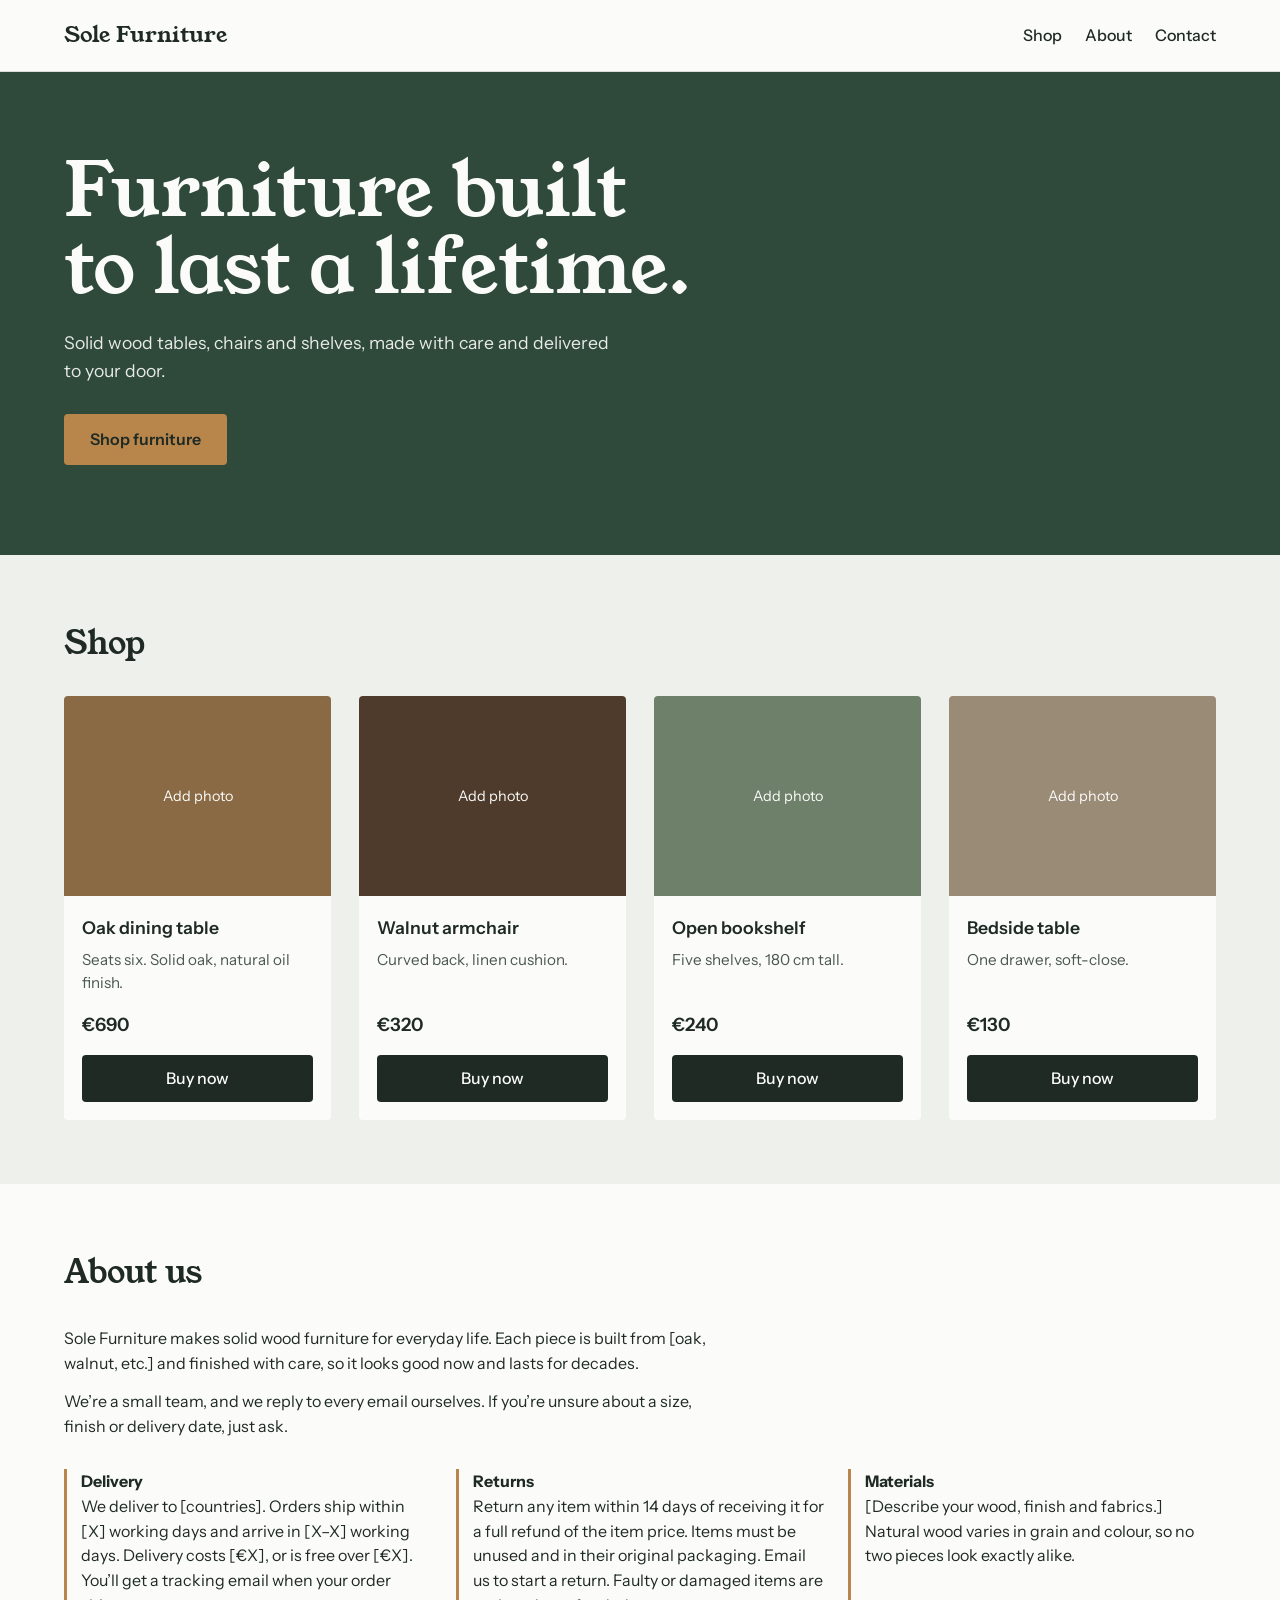
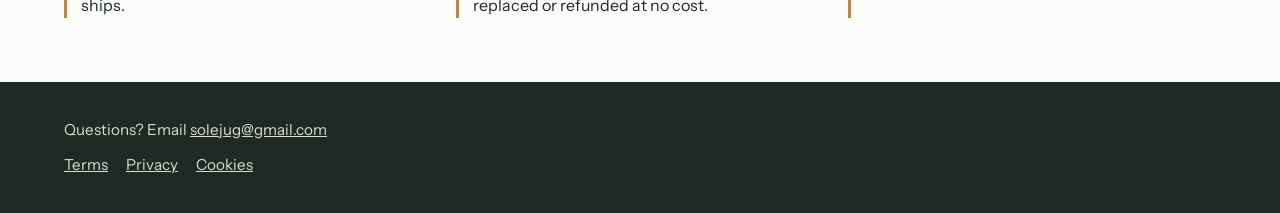
==== index.html @ a1b6461c "Add files via upload" ====
<!DOCTYPE html>
<html lang="en">
<head>
<meta charset="utf-8">
<meta name="viewport" content="width=device-width, initial-scale=1">
<title>Sole Furniture – Solid wood furniture</title>
<link rel="preconnect" href="https://fonts.googleapis.com">
<link rel="preconnect" href="https://fonts.gstatic.com" crossorigin>
<link href="https://fonts.googleapis.com/css2?family=Young+Serif&family=Instrument+Sans:wght@400;500;600&display=swap" rel="stylesheet">
<style>
:root{
  --bg:#EEF0EC; --ink:#1F2A24; --moss:#2F4A3A; --oak:#B8864B; --stone:#D9DDD5; --white:#FBFCFA;
}
*{box-sizing:border-box;margin:0}
body{font-family:"Instrument Sans",system-ui,sans-serif;background:var(--bg);color:var(--ink);line-height:1.55}
a{color:inherit}
:focus-visible{outline:3px solid var(--oak);outline-offset:3px}
header{display:flex;justify-content:space-between;align-items:center;padding:18px 5vw;background:var(--white);border-bottom:1px solid var(--stone)}
.logo{font-family:"Young Serif",serif;font-size:1.4rem;text-decoration:none}
nav a{margin-left:20px;text-decoration:none;font-weight:500}
nav a:hover{color:var(--oak)}
.hero{background:var(--moss);color:var(--white);padding:9vh 5vw 10vh}
.hero h1{font-family:"Young Serif",serif;font-weight:400;font-size:clamp(2.4rem,7vw,4.6rem);line-height:1.05;max-width:14ch}
.hero p{max-width:46ch;margin:22px 0 30px;font-size:1.1rem;opacity:.9}
.btn{display:inline-block;background:var(--oak);color:var(--ink);padding:13px 26px;border-radius:4px;font-weight:600;text-decoration:none}
.btn:hover{background:#c99857}
section{padding:64px 5vw}
h2{font-family:"Young Serif",serif;font-weight:400;font-size:2rem;margin-bottom:28px}
.grid{display:grid;grid-template-columns:repeat(auto-fill,minmax(250px,1fr));gap:28px}
.card{background:var(--white);border-radius:4px;overflow:hidden;display:flex;flex-direction:column}
.photo{aspect-ratio:4/3;display:flex;align-items:center;justify-content:center;color:var(--white);font-size:.9rem}
.photo img{width:100%;height:100%;object-fit:cover}
.info{padding:18px;display:flex;flex-direction:column;gap:6px;flex:1}
.info h3{font-size:1.1rem;font-weight:600}
.info p{font-size:.95rem;color:#4b574f}
.price{font-weight:600;font-size:1.15rem;margin-top:auto;padding-top:10px}
.buy{margin-top:10px;text-align:center;background:var(--ink);color:var(--white);padding:11px;border-radius:4px;text-decoration:none;font-weight:500}
.buy:hover{background:var(--moss)}
.about{background:var(--white)}
.about p{max-width:60ch;margin-bottom:14px}
.facts{display:grid;grid-template-columns:repeat(auto-fit,minmax(200px,1fr));gap:24px;margin-top:30px}
.facts div{border-left:3px solid var(--oak);padding-left:14px}
.facts strong{display:block}
footer{padding:36px 5vw;background:var(--ink);color:var(--stone);font-size:.95rem}
footer a{margin-right:18px}
</style>
</head>
<body>

<header>
  <a class="logo" href="#top">Sole Furniture</a>
  <nav>
    <a href="#shop">Shop</a>
    <a href="#about">About</a>
    <a href="#contact">Contact</a>
  </nav>
</header>

<main id="top">
  <div class="hero">
    <h1>Furniture built to last a lifetime.</h1>
    <p>Solid wood tables, chairs and shelves, made with care and delivered to your door.</p>
    <a class="btn" href="#shop">Shop furniture</a>
  </div>

  <section id="shop">
    <h2>Shop</h2>
    <div class="grid" id="products"></div>
  </section>

  <section class="about" id="about">
    <h2>About us</h2>
    <p>Sole Furniture makes solid wood furniture for everyday life. Each piece is built from [oak, walnut, etc.] and finished with care, so it looks good now and lasts for decades.</p>
    <p>We’re a small team, and we reply to every email ourselves. If you’re unsure about a size, finish or delivery date, just ask.</p>
    <div class="facts" id="delivery">
      <div><strong>Delivery</strong>We deliver to [countries]. Orders ship within [X] working days and arrive in [X–X] working days. Delivery costs [€X], or is free over [€X]. You’ll get a tracking email when your order ships.</div>
      <div><strong>Returns</strong>Return any item within 14 days of receiving it for a full refund of the item price. Items must be unused and in their original packaging. Email us to start a return. Faulty or damaged items are replaced or refunded at no cost.</div>
      <div><strong>Materials</strong>[Describe your wood, finish and fabrics.] Natural wood varies in grain and colour, so no two pieces look exactly alike.</div>
    </div>
  </section>
</main>

<footer id="contact">
  <p style="margin-bottom:12px">Questions? Email <a href="mailto:solejug@gmail.com">solejug@gmail.com</a></p>
  <a href="terms.html">Terms</a><a href="privacy.html">Privacy</a><a href="cookies.html">Cookies</a>
</footer>

<script>
/* EDIT YOUR PRODUCTS HERE.
   - image: put your photo in an "images" folder and write "images/your-photo.jpg". Leave "" for a colour block.
   - link: paste your Stripe Payment Link (or Snipcart button) for each product. */
const products = [
  { name: "Oak dining table", desc: "Seats six. Solid oak, natural oil finish.", price: "€690", color: "#8A6A44", image: "", link: "#" },
  { name: "Walnut armchair", desc: "Curved back, linen cushion.", price: "€320", color: "#4F3B2C", image: "", link: "#" },
  { name: "Open bookshelf", desc: "Five shelves, 180 cm tall.", price: "€240", color: "#6E7F6A", image: "", link: "#" },
  { name: "Bedside table", desc: "One drawer, soft-close.", price: "€130", color: "#9A8B76", image: "", link: "#" }
];

const list = document.getElementById("products");
products.forEach(p => {
  const photo = p.image
    ? `<img src="${p.image}" alt="${p.name}">`
    : `<span>Add photo</span>`;
  list.insertAdjacentHTML("beforeend", `
    <article class="card">
      <div class="photo" style="background:${p.color}">${photo}</div>
      <div class="info">
        <h3>${p.name}</h3>
        <p>${p.desc}</p>
        <div class="price">${p.price}</div>
        <a class="buy" href="${p.link}">Buy now</a>
      </div>
    </article>`);
});
</script>
</body>
</html>
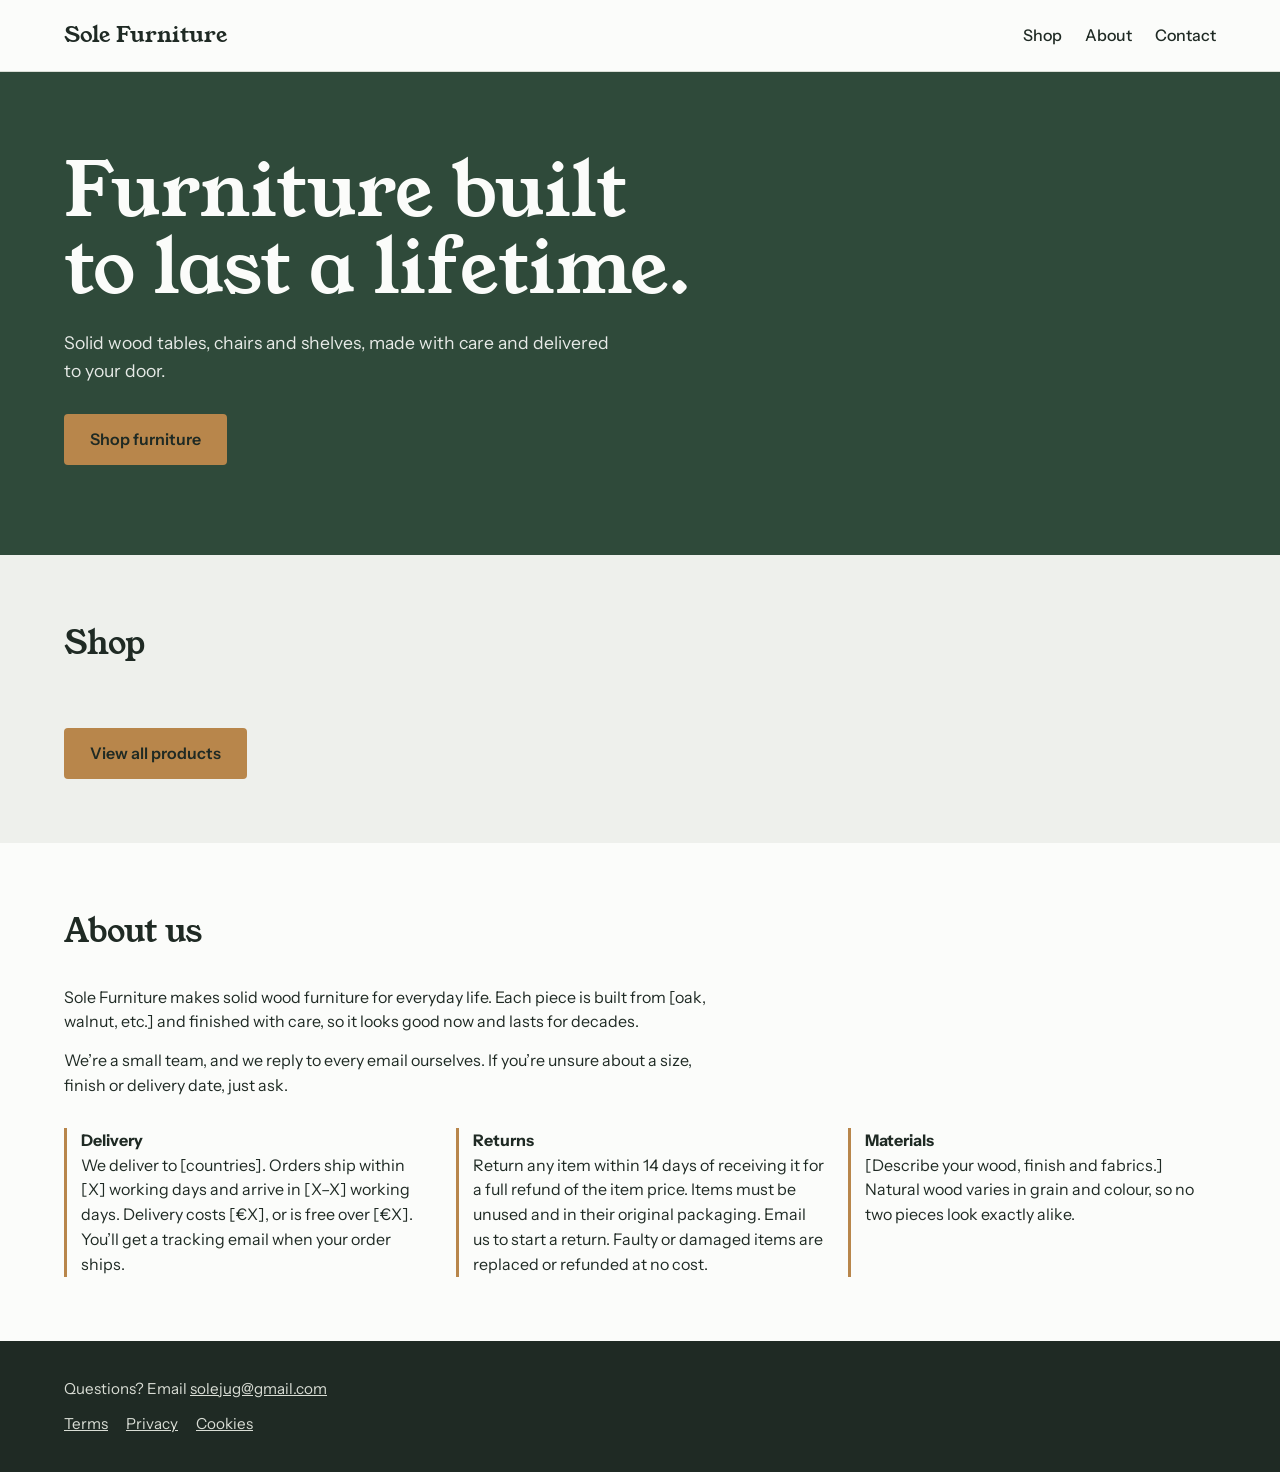
==== commit 43d19bdd: "Refactor product rendering to use external script Removed inline product data and script for renderi" ====
--- a/index.html
+++ b/index.html
@@ -8,9 +8,7 @@
 <link rel="preconnect" href="https://fonts.gstatic.com" crossorigin>
 <link href="https://fonts.googleapis.com/css2?family=Young+Serif&family=Instrument+Sans:wght@400;500;600&display=swap" rel="stylesheet">
 <style>
-:root{
-  --bg:#EEF0EC; --ink:#1F2A24; --moss:#2F4A3A; --oak:#B8864B; --stone:#D9DDD5; --white:#FBFCFA;
-}
+:root{--bg:#EEF0EC;--ink:#1F2A24;--moss:#2F4A3A;--oak:#B8864B;--stone:#D9DDD5;--white:#FBFCFA}
 *{box-sizing:border-box;margin:0}
 body{font-family:"Instrument Sans",system-ui,sans-serif;background:var(--bg);color:var(--ink);line-height:1.55}
 a{color:inherit}
@@ -36,6 +34,7 @@
 .price{font-weight:600;font-size:1.15rem;margin-top:auto;padding-top:10px}
 .buy{margin-top:10px;text-align:center;background:var(--ink);color:var(--white);padding:11px;border-radius:4px;text-decoration:none;font-weight:500}
 .buy:hover{background:var(--moss)}
+.more{margin-top:32px}
 .about{background:var(--white)}
 .about p{max-width:60ch;margin-bottom:14px}
 .facts{display:grid;grid-template-columns:repeat(auto-fit,minmax(200px,1fr));gap:24px;margin-top:30px}
@@ -50,7 +49,7 @@
 <header>
   <a class="logo" href="#top">Sole Furniture</a>
   <nav>
-    <a href="#shop">Shop</a>
+    <a href="shop.html">Shop</a>
     <a href="#about">About</a>
     <a href="#contact">Contact</a>
   </nav>
@@ -66,6 +65,7 @@
   <section id="shop">
     <h2>Shop</h2>
     <div class="grid" id="products"></div>
+    <div class="more"><a class="btn" href="shop.html">View all products</a></div>
   </section>
 
   <section class="about" id="about">
@@ -85,33 +85,7 @@
   <a href="terms.html">Terms</a><a href="privacy.html">Privacy</a><a href="cookies.html">Cookies</a>
 </footer>
 
-<script>
-/* EDIT YOUR PRODUCTS HERE.
-   - image: put your photo in an "images" folder and write "images/your-photo.jpg". Leave "" for a colour block.
-   - link: paste your Stripe Payment Link (or Snipcart button) for each product. */
-const products = [
-  { name: "Oak dining table", desc: "Seats six. Solid oak, natural oil finish.", price: "€690", color: "#8A6A44", image: "", link: "#" },
-  { name: "Walnut armchair", desc: "Curved back, linen cushion.", price: "€320", color: "#4F3B2C", image: "", link: "#" },
-  { name: "Open bookshelf", desc: "Five shelves, 180 cm tall.", price: "€240", color: "#6E7F6A", image: "", link: "#" },
-  { name: "Bedside table", desc: "One drawer, soft-close.", price: "€130", color: "#9A8B76", image: "", link: "#" }
-];
-
-const list = document.getElementById("products");
-products.forEach(p => {
-  const photo = p.image
-    ? `<img src="${p.image}" alt="${p.name}">`
-    : `<span>Add photo</span>`;
-  list.insertAdjacentHTML("beforeend", `
-    <article class="card">
-      <div class="photo" style="background:${p.color}">${photo}</div>
-      <div class="info">
-        <h3>${p.name}</h3>
-        <p>${p.desc}</p>
-        <div class="price">${p.price}</div>
-        <a class="buy" href="${p.link}">Buy now</a>
-      </div>
-    </article>`);
-});
-</script>
+<script src="products.js"></script>
+<script>renderProducts("products", 0, 4);</script>
 </body>
 </html>
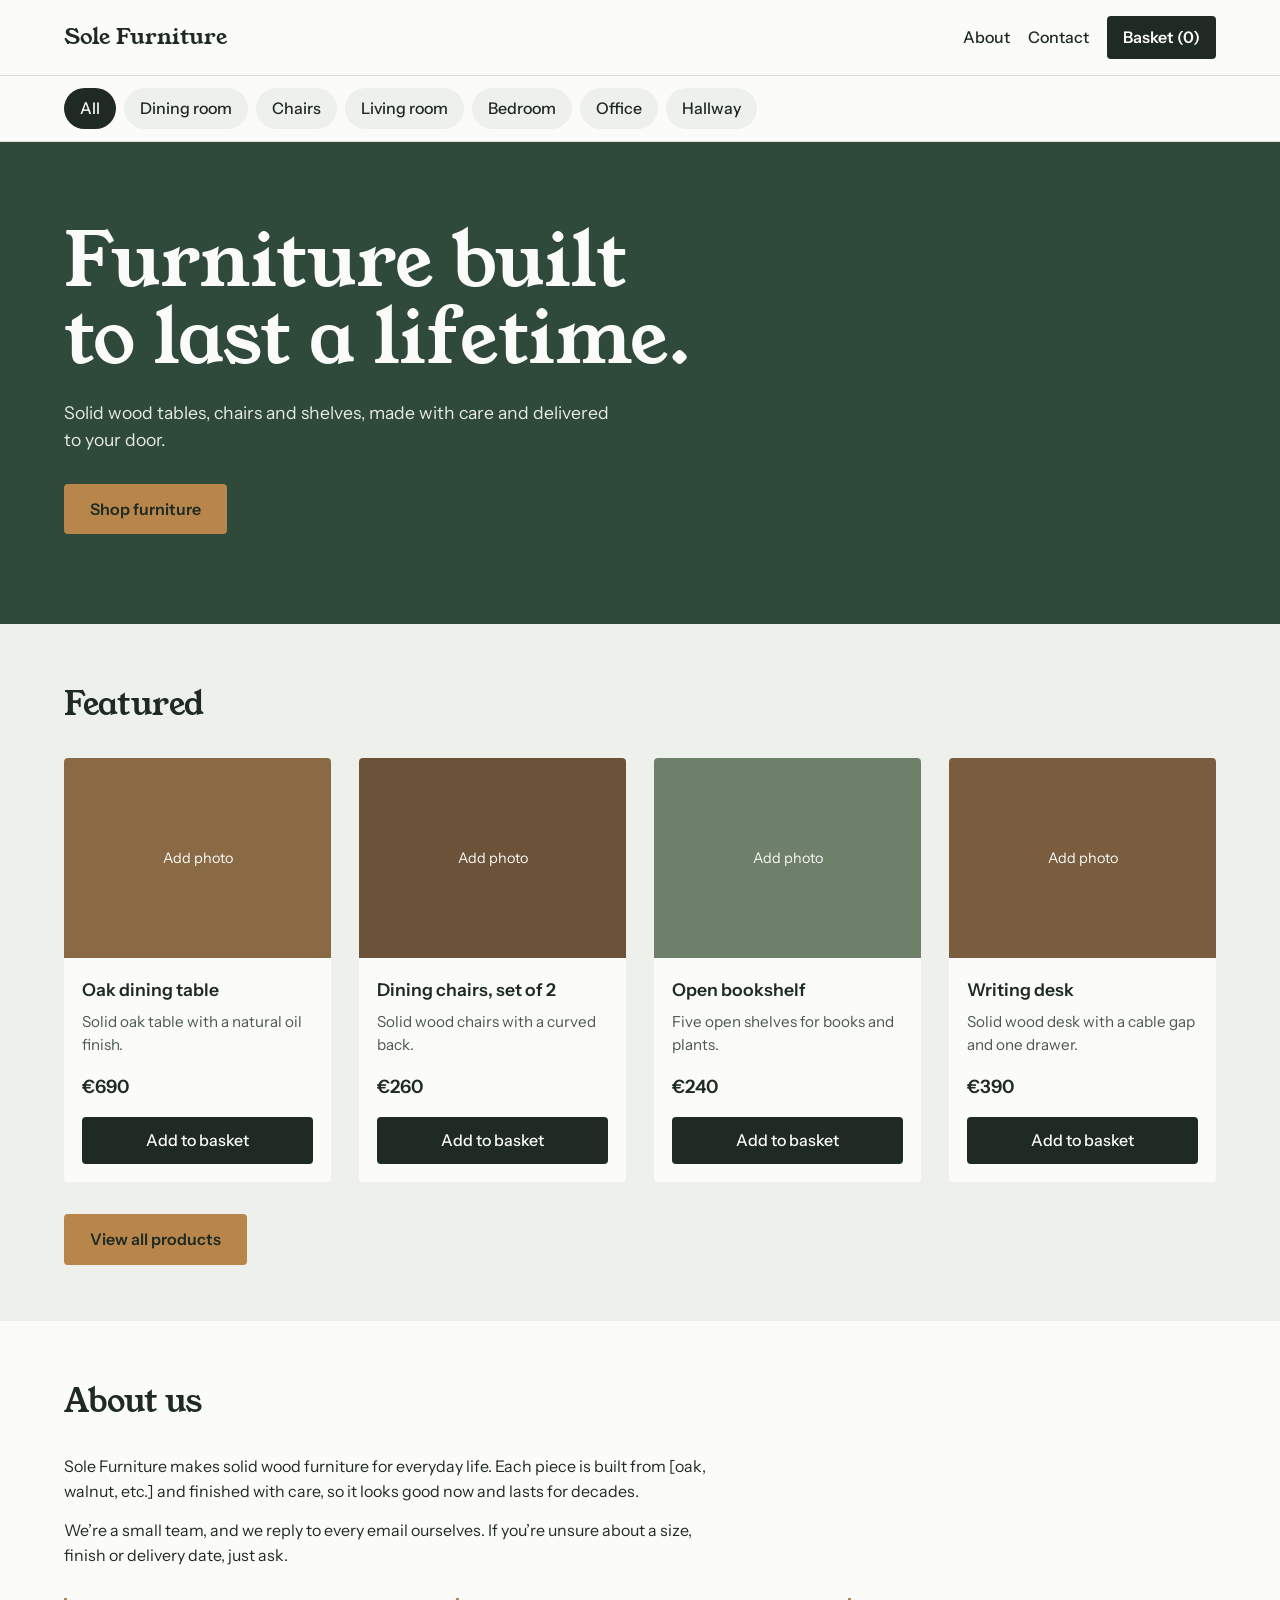
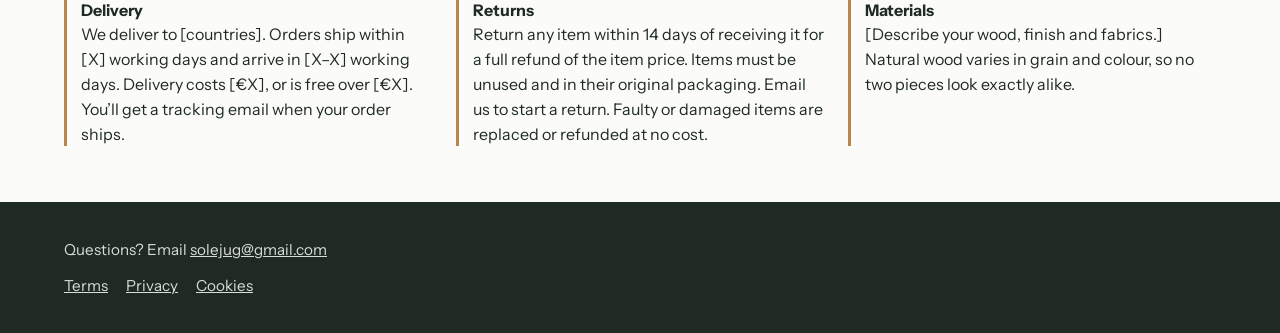
==== commit 5da9ee02: "Refactor index.html structure and update links" ====
--- a/index.html
+++ b/index.html
@@ -7,55 +7,20 @@
 <link rel="preconnect" href="https://fonts.googleapis.com">
 <link rel="preconnect" href="https://fonts.gstatic.com" crossorigin>
 <link href="https://fonts.googleapis.com/css2?family=Young+Serif&family=Instrument+Sans:wght@400;500;600&display=swap" rel="stylesheet">
-<style>
-:root{--bg:#EEF0EC;--ink:#1F2A24;--moss:#2F4A3A;--oak:#B8864B;--stone:#D9DDD5;--white:#FBFCFA}
-*{box-sizing:border-box;margin:0}
-body{font-family:"Instrument Sans",system-ui,sans-serif;background:var(--bg);color:var(--ink);line-height:1.55}
-a{color:inherit}
-:focus-visible{outline:3px solid var(--oak);outline-offset:3px}
-header{display:flex;justify-content:space-between;align-items:center;padding:18px 5vw;background:var(--white);border-bottom:1px solid var(--stone)}
-.logo{font-family:"Young Serif",serif;font-size:1.4rem;text-decoration:none}
-nav a{margin-left:20px;text-decoration:none;font-weight:500}
-nav a:hover{color:var(--oak)}
-.hero{background:var(--moss);color:var(--white);padding:9vh 5vw 10vh}
-.hero h1{font-family:"Young Serif",serif;font-weight:400;font-size:clamp(2.4rem,7vw,4.6rem);line-height:1.05;max-width:14ch}
-.hero p{max-width:46ch;margin:22px 0 30px;font-size:1.1rem;opacity:.9}
-.btn{display:inline-block;background:var(--oak);color:var(--ink);padding:13px 26px;border-radius:4px;font-weight:600;text-decoration:none}
-.btn:hover{background:#c99857}
-section{padding:64px 5vw}
-h2{font-family:"Young Serif",serif;font-weight:400;font-size:2rem;margin-bottom:28px}
-.grid{display:grid;grid-template-columns:repeat(auto-fill,minmax(250px,1fr));gap:28px}
-.card{background:var(--white);border-radius:4px;overflow:hidden;display:flex;flex-direction:column}
-.photo{aspect-ratio:4/3;display:flex;align-items:center;justify-content:center;color:var(--white);font-size:.9rem}
-.photo img{width:100%;height:100%;object-fit:cover}
-.info{padding:18px;display:flex;flex-direction:column;gap:6px;flex:1}
-.info h3{font-size:1.1rem;font-weight:600}
-.info p{font-size:.95rem;color:#4b574f}
-.price{font-weight:600;font-size:1.15rem;margin-top:auto;padding-top:10px}
-.buy{margin-top:10px;text-align:center;background:var(--ink);color:var(--white);padding:11px;border-radius:4px;text-decoration:none;font-weight:500}
-.buy:hover{background:var(--moss)}
-.more{margin-top:32px}
-.about{background:var(--white)}
-.about p{max-width:60ch;margin-bottom:14px}
-.facts{display:grid;grid-template-columns:repeat(auto-fit,minmax(200px,1fr));gap:24px;margin-top:30px}
-.facts div{border-left:3px solid var(--oak);padding-left:14px}
-.facts strong{display:block}
-footer{padding:36px 5vw;background:var(--ink);color:var(--stone);font-size:.95rem}
-footer a{margin-right:18px}
-</style>
+<link rel="stylesheet" href="style.css">
 </head>
 <body>
-
 <header>
-  <a class="logo" href="#top">Sole Furniture</a>
+  <a class="logo" href="index.html">Sole Furniture</a>
   <nav>
-    <a href="shop.html">Shop</a>
     <a href="#about">About</a>
     <a href="#contact">Contact</a>
+    <button id="basket-btn" onclick="openBasket()">Basket (<span class="basket-count">0</span>)</button>
   </nav>
 </header>
+<div class="catbar" id="catbar"></div>
 
-<main id="top">
+<main>
   <div class="hero">
     <h1>Furniture built to last a lifetime.</h1>
     <p>Solid wood tables, chairs and shelves, made with care and delivered to your door.</p>
@@ -63,7 +28,7 @@
   </div>
 
   <section id="shop">
-    <h2>Shop</h2>
+    <h2>Featured</h2>
     <div class="grid" id="products"></div>
     <div class="more"><a class="btn" href="shop.html">View all products</a></div>
   </section>
@@ -72,7 +37,7 @@
     <h2>About us</h2>
     <p>Sole Furniture makes solid wood furniture for everyday life. Each piece is built from [oak, walnut, etc.] and finished with care, so it looks good now and lasts for decades.</p>
     <p>We’re a small team, and we reply to every email ourselves. If you’re unsure about a size, finish or delivery date, just ask.</p>
-    <div class="facts" id="delivery">
+    <div class="facts">
       <div><strong>Delivery</strong>We deliver to [countries]. Orders ship within [X] working days and arrive in [X–X] working days. Delivery costs [€X], or is free over [€X]. You’ll get a tracking email when your order ships.</div>
       <div><strong>Returns</strong>Return any item within 14 days of receiving it for a full refund of the item price. Items must be unused and in their original packaging. Email us to start a return. Faulty or damaged items are replaced or refunded at no cost.</div>
       <div><strong>Materials</strong>[Describe your wood, finish and fabrics.] Natural wood varies in grain and colour, so no two pieces look exactly alike.</div>
@@ -86,6 +51,10 @@
 </footer>
 
 <script src="products.js"></script>
-<script>renderProducts("products", 0, 4);</script>
+<script src="cart.js"></script>
+<script>
+renderCategoryBar(null);
+renderProducts("products", products.slice(0, 4));
+</script>
 </body>
 </html>
--- a/style.css
+++ b/style.css
@@ -0,0 +1,53 @@
+:root{--bg:#EEF0EC;--ink:#1F2A24;--moss:#2F4A3A;--oak:#B8864B;--stone:#D9DDD5;--white:#FBFCFA}
+*{box-sizing:border-box;margin:0}
+body{font-family:"Instrument Sans",system-ui,sans-serif;background:var(--bg);color:var(--ink);line-height:1.55}
+a{color:inherit}
+:focus-visible{outline:3px solid var(--oak);outline-offset:3px}
+header{display:flex;flex-wrap:wrap;justify-content:space-between;align-items:center;gap:10px;padding:16px 5vw;background:var(--white);border-bottom:1px solid var(--stone)}
+.logo{font-family:"Young Serif",serif;font-size:1.4rem;text-decoration:none}
+nav{display:flex;align-items:center}
+nav a{margin-left:18px;text-decoration:none;font-weight:500}
+nav a:hover{color:var(--oak)}
+#basket-btn{margin-left:18px;background:var(--ink);color:var(--white);border:0;padding:9px 16px;border-radius:4px;font:inherit;font-weight:600;cursor:pointer}
+.catbar{display:flex;gap:8px;overflow-x:auto;white-space:nowrap;padding:12px 5vw;background:var(--white);border-bottom:1px solid var(--stone)}
+.catbar a{padding:8px 16px;border-radius:99px;background:var(--bg);text-decoration:none;font-weight:500}
+.catbar a[aria-current]{background:var(--ink);color:var(--white)}
+.hero{background:var(--moss);color:var(--white);padding:9vh 5vw 10vh}
+.hero h1{font-family:"Young Serif",serif;font-weight:400;font-size:clamp(2.4rem,7vw,4.6rem);line-height:1.05;max-width:14ch}
+.hero p{max-width:46ch;margin:22px 0 30px;font-size:1.1rem;opacity:.9}
+.btn{display:inline-block;background:var(--oak);color:var(--ink);padding:13px 26px;border-radius:4px;font-weight:600;text-decoration:none}
+.btn:hover{background:#c99857}
+section{padding:56px 5vw}
+h2{font-family:"Young Serif",serif;font-weight:400;font-size:2rem;margin-bottom:28px}
+.grid{display:grid;grid-template-columns:repeat(auto-fill,minmax(250px,1fr));gap:28px}
+.card{background:var(--white);border-radius:4px;overflow:hidden;display:flex;flex-direction:column}
+.photo{aspect-ratio:4/3;display:flex;align-items:center;justify-content:center;color:var(--white);font-size:.9rem}
+.photo img{width:100%;height:100%;object-fit:cover}
+.info{padding:18px;display:flex;flex-direction:column;gap:6px;flex:1}
+.info h3{font-size:1.1rem;font-weight:600}
+.info p{font-size:.95rem;color:#4b574f}
+.price{font-weight:600;font-size:1.15rem;margin-top:auto;padding-top:10px}
+.buy{margin-top:10px;width:100%;text-align:center;background:var(--ink);color:var(--white);padding:11px;border:0;border-radius:4px;font:inherit;font-weight:500;cursor:pointer}
+.buy:hover{background:var(--moss)}
+.more{margin-top:32px}
+.empty{max-width:50ch}
+.about{background:var(--white)}
+.about p{max-width:60ch;margin-bottom:14px}
+.facts{display:grid;grid-template-columns:repeat(auto-fit,minmax(200px,1fr));gap:24px;margin-top:30px}
+.facts div{border-left:3px solid var(--oak);padding-left:14px}
+.facts strong{display:block}
+footer{padding:36px 5vw;background:var(--ink);color:var(--stone);font-size:.95rem}
+footer a{margin-right:18px}
+.overlay{position:fixed;inset:0;background:rgba(0,0,0,.45);display:none;z-index:10}
+.overlay.open{display:block}
+.panel{position:fixed;top:0;right:0;bottom:0;width:min(420px,100%);background:var(--white);z-index:11;padding:22px;display:none;flex-direction:column;overflow:auto}
+.panel.open{display:flex}
+.panel-head{display:flex;justify-content:space-between;align-items:center;margin-bottom:18px}
+.panel-head h3{font-family:"Young Serif",serif;font-weight:400;font-size:1.5rem}
+.panel-head button{background:none;border:0;font-size:1.6rem;cursor:pointer;color:var(--ink)}
+.line{display:flex;justify-content:space-between;align-items:center;gap:12px;padding:14px 0;border-bottom:1px solid var(--stone)}
+.qty{display:flex;align-items:center;gap:10px}
+.qty button{width:32px;height:32px;border:1px solid var(--stone);background:var(--white);border-radius:4px;font-size:1.1rem;cursor:pointer;color:var(--ink)}
+.total{display:flex;justify-content:space-between;font-weight:600;font-size:1.2rem;margin:20px 0 14px}
+#checkout-btn{display:none;width:100%;padding:14px;background:var(--oak);color:var(--ink);border:0;border-radius:4px;font:inherit;font-weight:600;cursor:pointer}
+.note{font-size:.85rem;color:#4b574f;margin-top:10px}
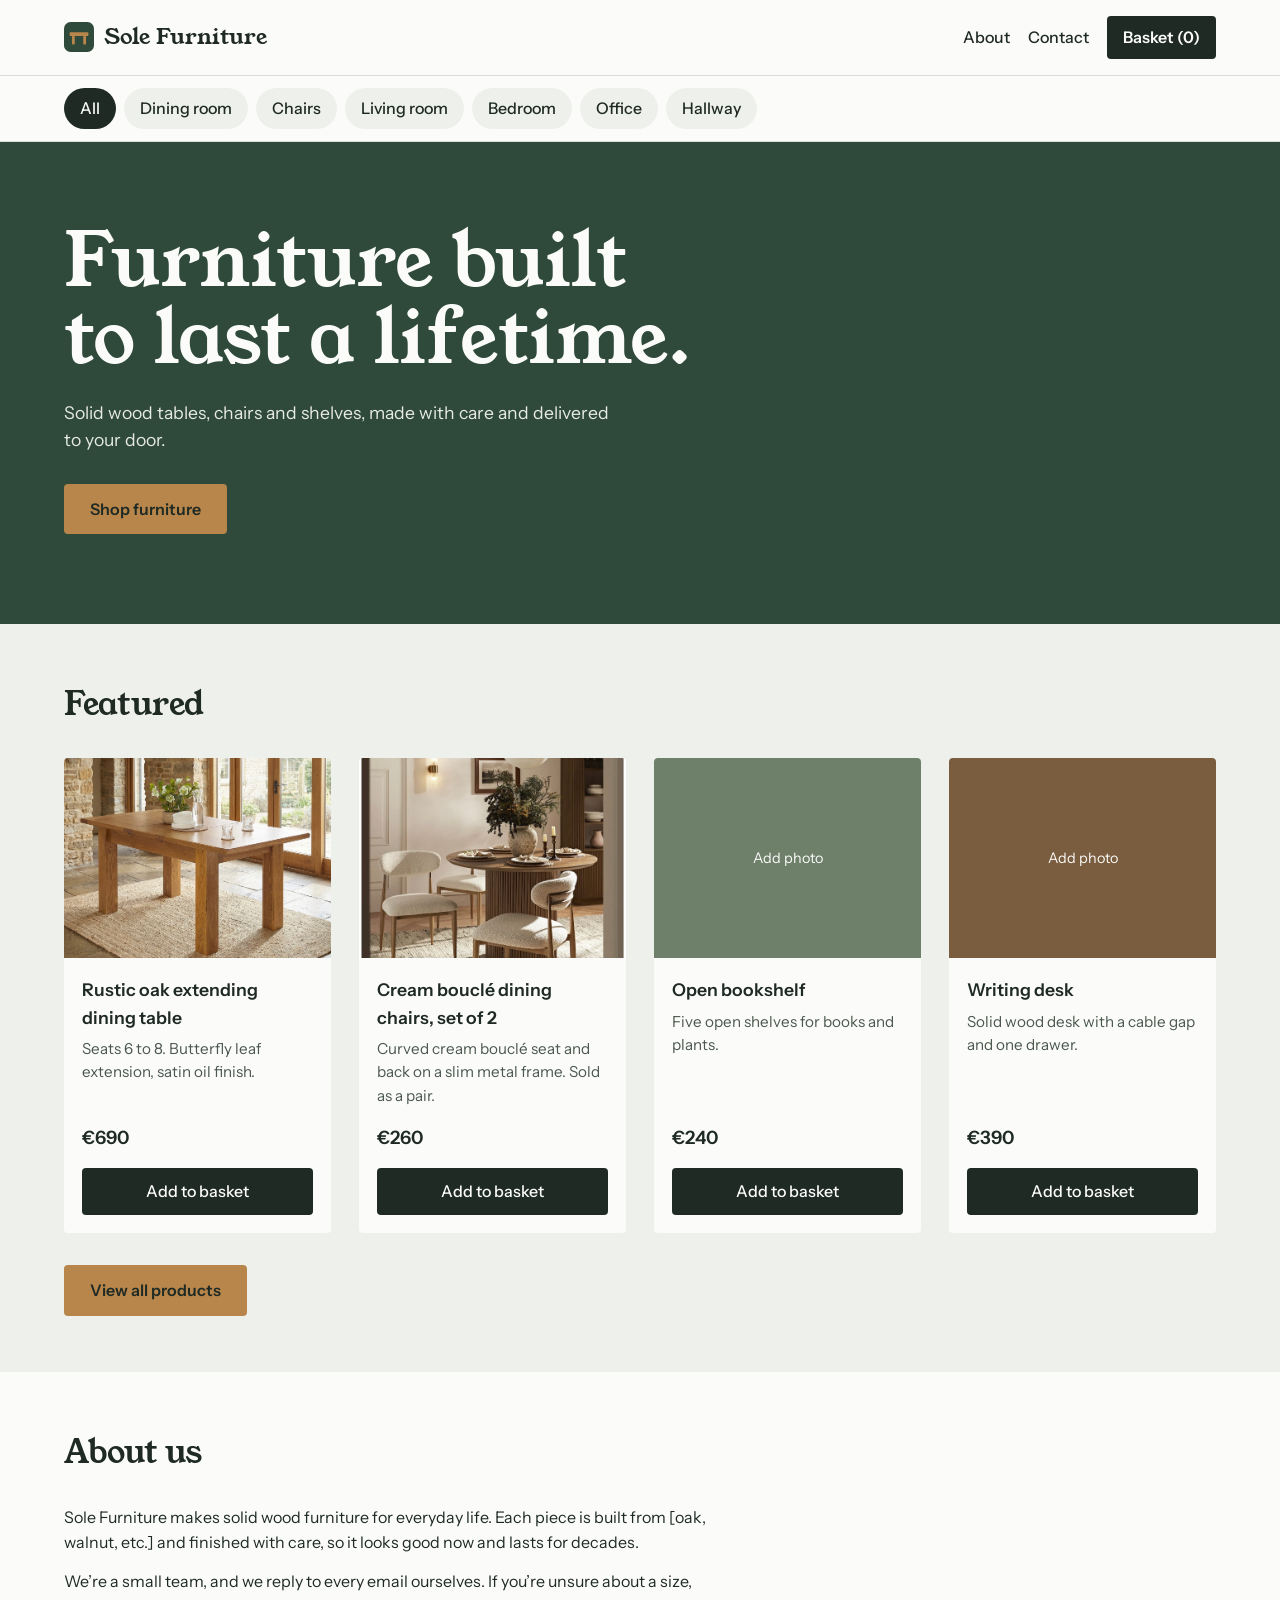
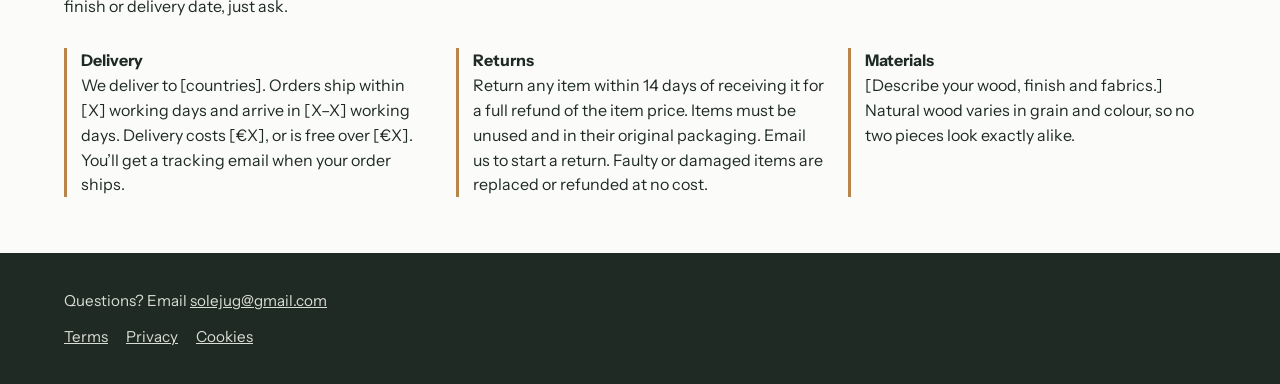
==== commit 0e60b156: "Change logo link to brand link with styles" ====
--- a/index.html
+++ b/index.html
@@ -8,10 +8,11 @@
 <link rel="preconnect" href="https://fonts.gstatic.com" crossorigin>
 <link href="https://fonts.googleapis.com/css2?family=Young+Serif&family=Instrument+Sans:wght@400;500;600&display=swap" rel="stylesheet">
 <link rel="stylesheet" href="style.css">
+<link rel="icon" type="image/svg+xml" href="data:image/svg+xml,%3Csvg xmlns='http://www.w3.org/2000/svg' viewBox='0 0 64 64'%3E%3Crect width='64' height='64' rx='14' fill='%232F4A3A'/%3E%3Crect x='12' y='22' width='40' height='8' rx='2' fill='%23B8864B'/%3E%3Crect x='17' y='30' width='6' height='18' rx='1.5' fill='%23B8864B'/%3E%3Crect x='41' y='30' width='6' height='18' rx='1.5' fill='%23B8864B'/%3E%3C/svg%3E">
 </head>
 <body>
 <header>
-  <a class="logo" href="index.html">Sole Furniture</a>
+  <a class="brand" href="index.html" style="font-family:'Young Serif',serif;font-size:1.4rem;text-decoration:none;display:inline-flex;align-items:center;gap:10px"><svg width="30" height="30" viewBox="0 0 64 64" aria-hidden="true"><rect width="64" height="64" rx="14" fill="#2F4A3A"/><rect x="12" y="22" width="40" height="8" rx="2" fill="#B8864B"/><rect x="17" y="30" width="6" height="18" rx="1.5" fill="#B8864B"/><rect x="41" y="30" width="6" height="18" rx="1.5" fill="#B8864B"/></svg>Sole Furniture</a>
   <nav>
     <a href="#about">About</a>
     <a href="#contact">Contact</a>
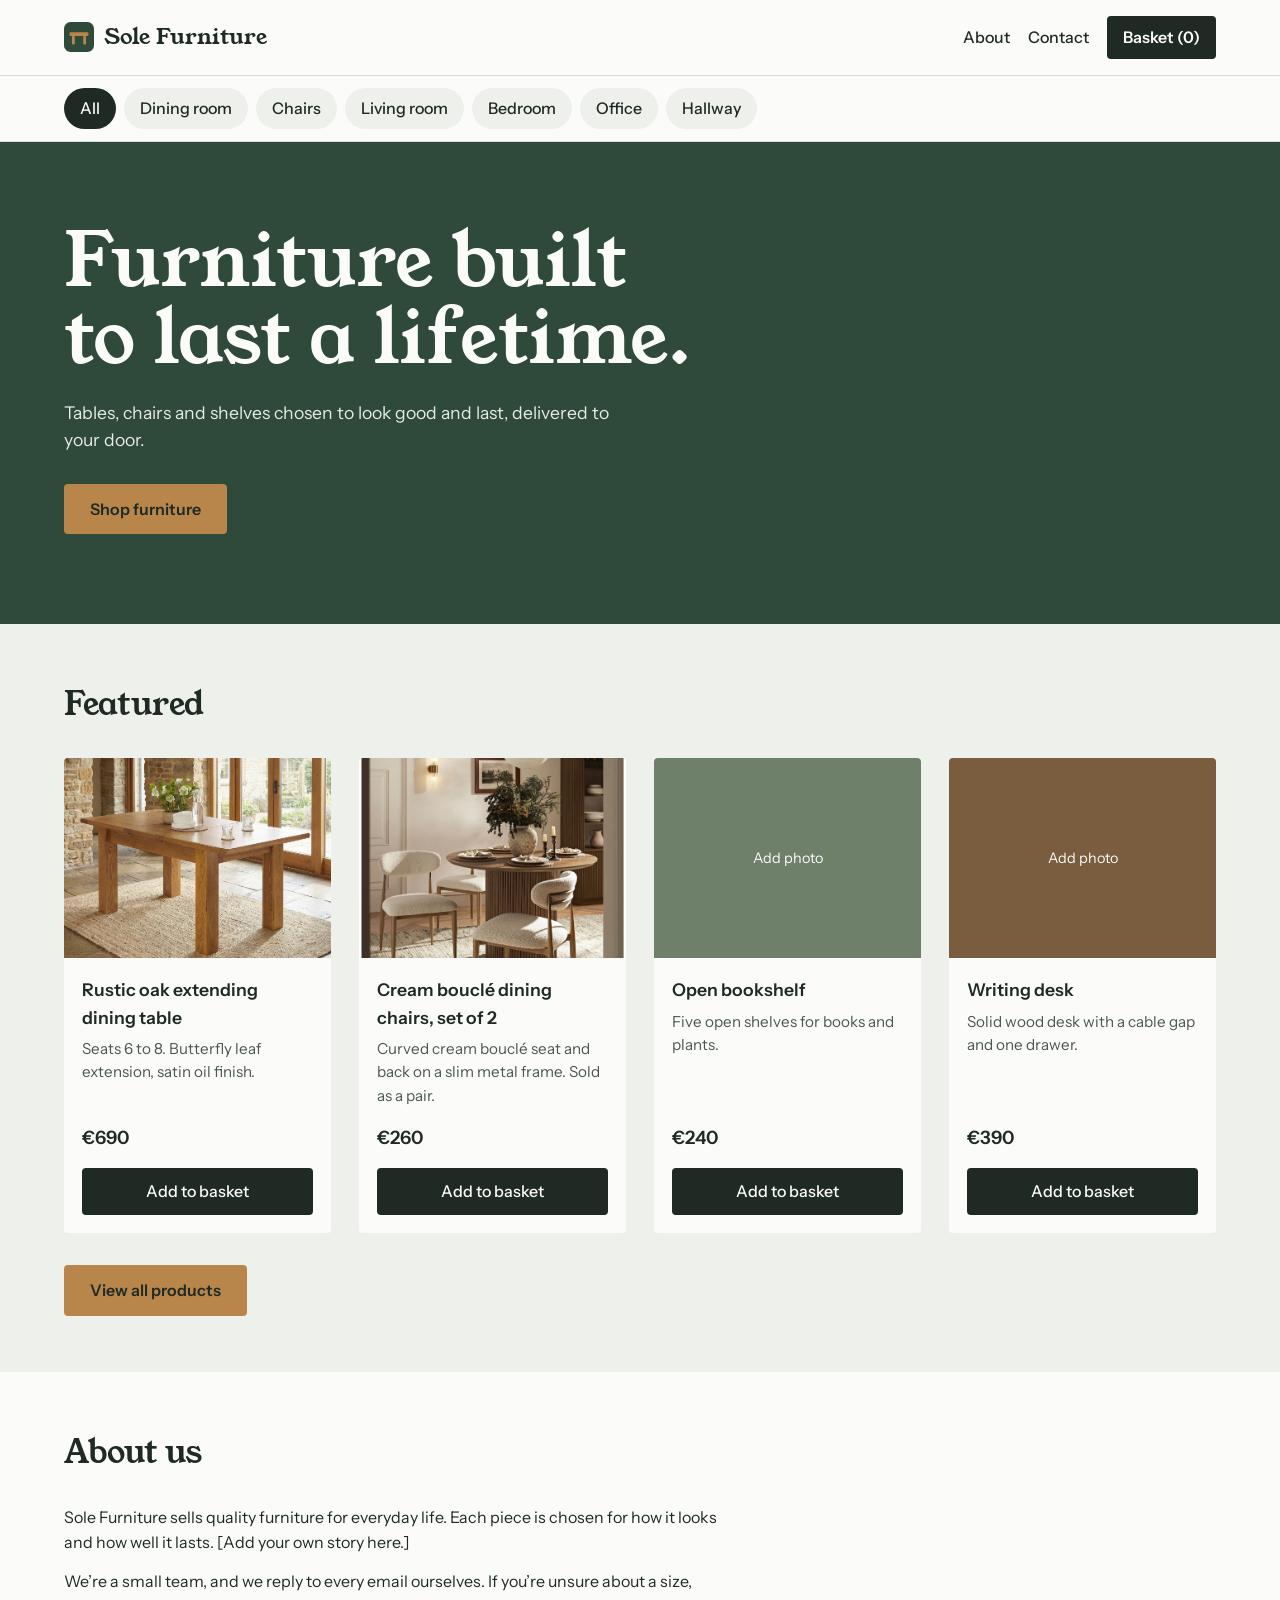
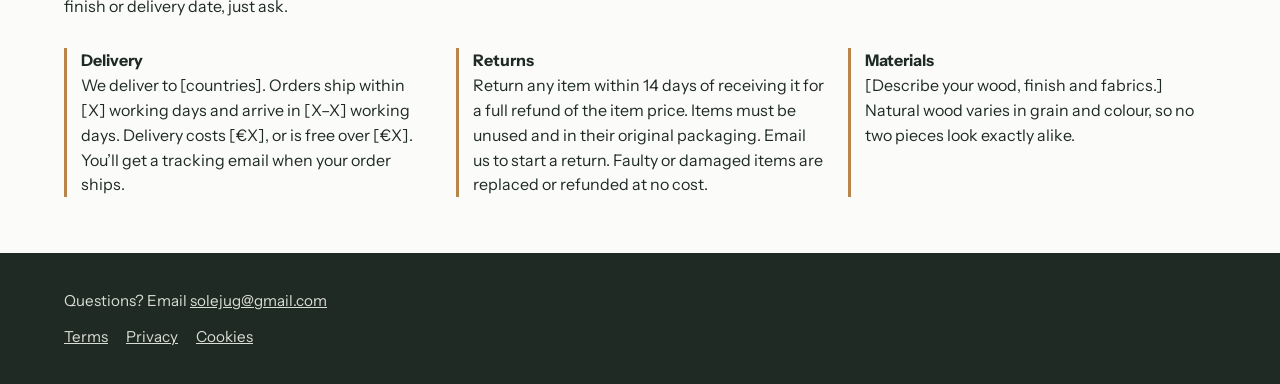
==== commit 67557a95: "Revise title and hero section text for clarity Updated the title and descriptions to emphasize quali" ====
--- a/index.html
+++ b/index.html
@@ -3,7 +3,7 @@
 <head>
 <meta charset="utf-8">
 <meta name="viewport" content="width=device-width, initial-scale=1">
-<title>Sole Furniture – Solid wood furniture</title>
+<title>Sole Furniture – Quality furniture for the home</title>
 <link rel="preconnect" href="https://fonts.googleapis.com">
 <link rel="preconnect" href="https://fonts.gstatic.com" crossorigin>
 <link href="https://fonts.googleapis.com/css2?family=Young+Serif&family=Instrument+Sans:wght@400;500;600&display=swap" rel="stylesheet">
@@ -24,7 +24,7 @@
 <main>
   <div class="hero">
     <h1>Furniture built to last a lifetime.</h1>
-    <p>Solid wood tables, chairs and shelves, made with care and delivered to your door.</p>
+    <p>Tables, chairs and shelves chosen to look good and last, delivered to your door.</p>
     <a class="btn" href="#shop">Shop furniture</a>
   </div>
 
@@ -36,7 +36,7 @@
 
   <section class="about" id="about">
     <h2>About us</h2>
-    <p>Sole Furniture makes solid wood furniture for everyday life. Each piece is built from [oak, walnut, etc.] and finished with care, so it looks good now and lasts for decades.</p>
+    <p>Sole Furniture sells quality furniture for everyday life. Each piece is chosen for how it looks and how well it lasts. [Add your own story here.]</p>
     <p>We’re a small team, and we reply to every email ourselves. If you’re unsure about a size, finish or delivery date, just ask.</p>
     <div class="facts">
       <div><strong>Delivery</strong>We deliver to [countries]. Orders ship within [X] working days and arrive in [X–X] working days. Delivery costs [€X], or is free over [€X]. You’ll get a tracking email when your order ships.</div>
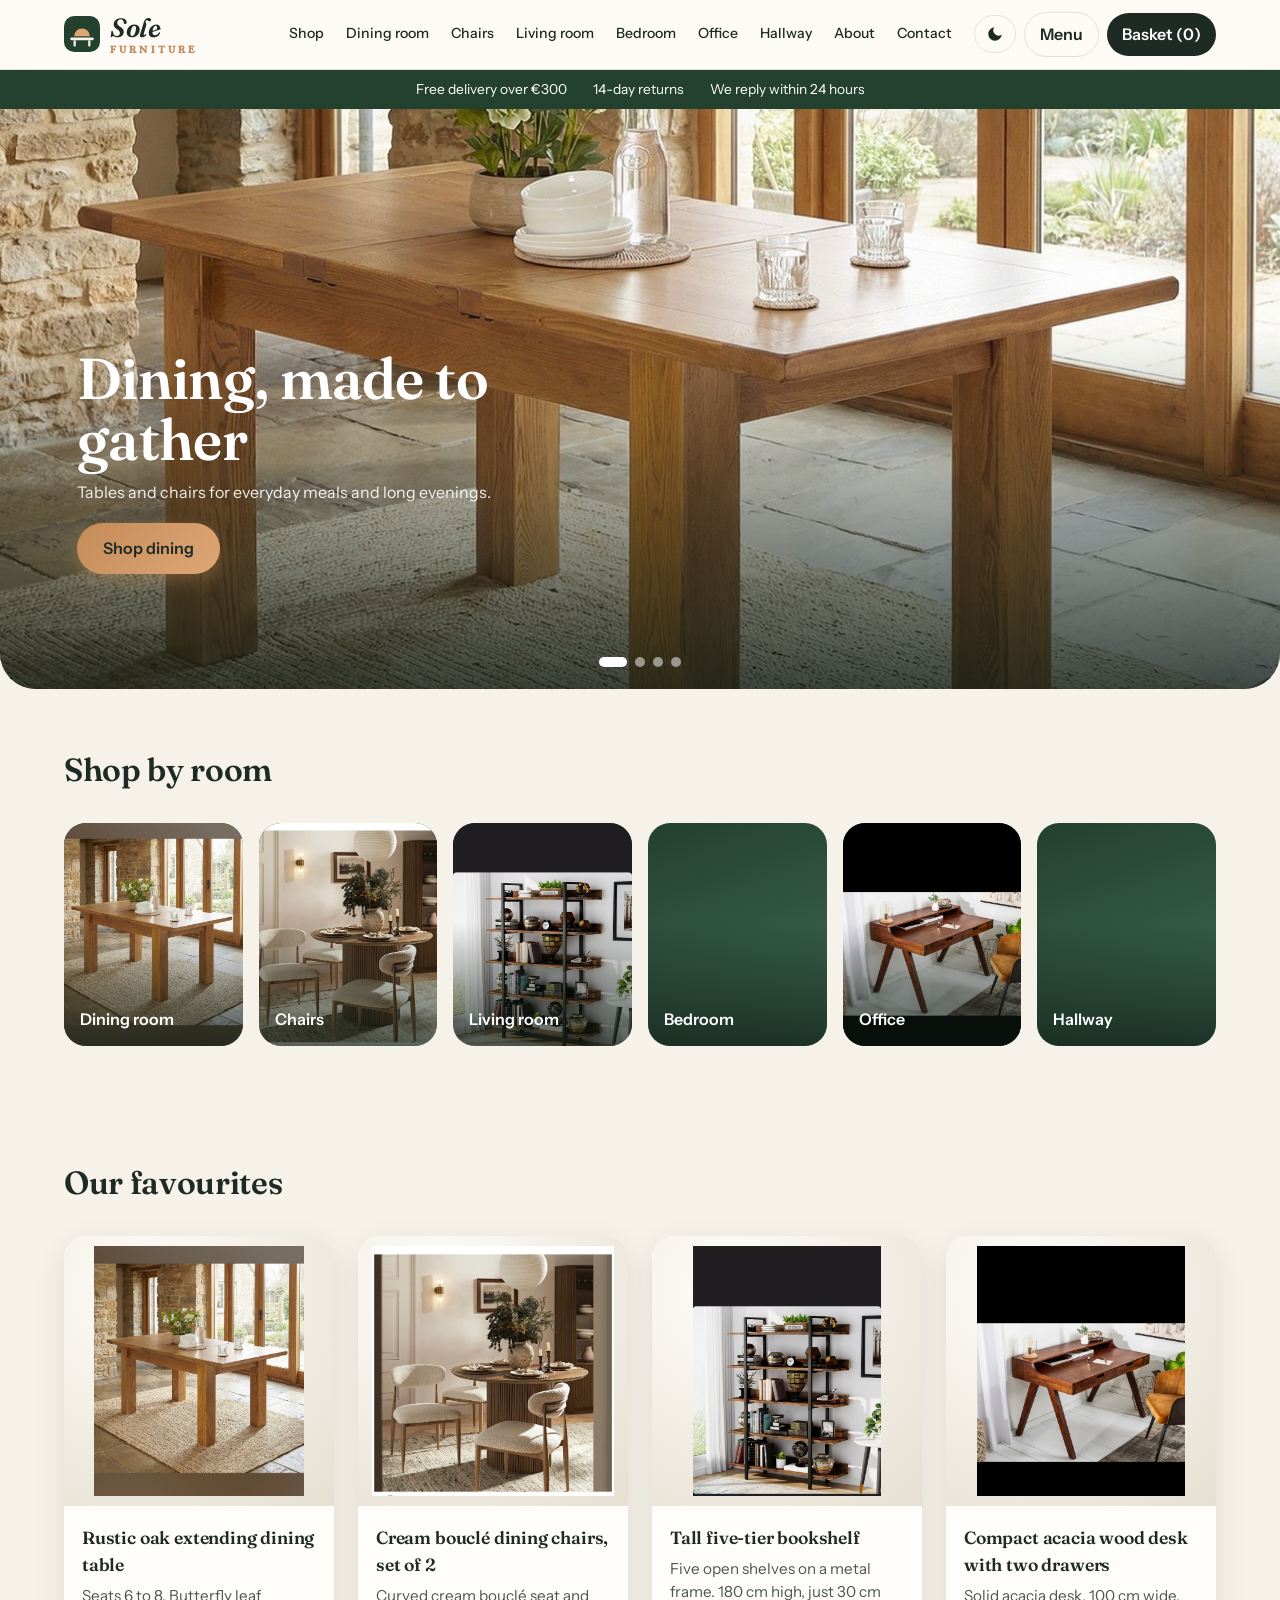
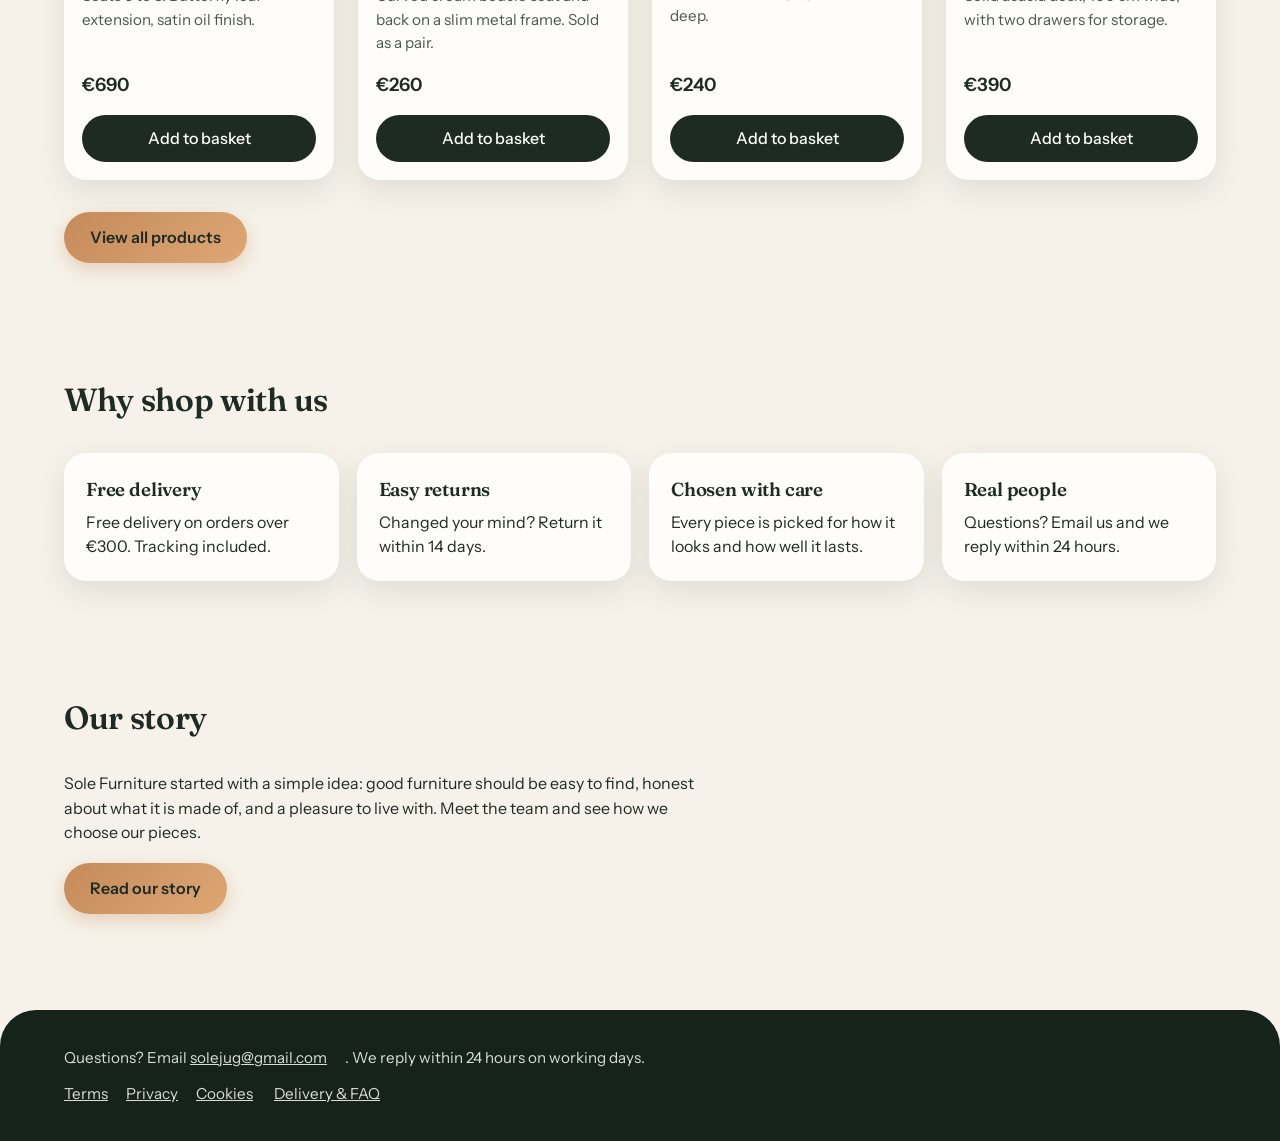
==== commit 8dda2c5c: "Refactor index.html with new layout and SEO tags Updated the HTML structure and added new meta tags " ====
--- a/index.html
+++ b/index.html
@@ -4,58 +4,116 @@
 <meta charset="utf-8">
 <meta name="viewport" content="width=device-width, initial-scale=1">
 <title>Sole Furniture – Quality furniture for the home</title>
+<meta name="description" content="Tables, chairs, shelves and more, chosen to look good and last. Delivered to your door.">
+<meta name="theme-color" content="#24402F">
+<meta property="og:title" content="Sole Furniture">
+<meta property="og:description" content="Quality furniture for the home, delivered to your door.">
+<meta property="og:image" content="https://maisonmargiela-png.github.io/sole-furniture-/images/IMG_6425.jpeg">
 <link rel="preconnect" href="https://fonts.googleapis.com">
 <link rel="preconnect" href="https://fonts.gstatic.com" crossorigin>
 <link href="https://fonts.googleapis.com/css2?family=Young+Serif&family=Instrument+Sans:wght@400;500;600&display=swap" rel="stylesheet">
 <link rel="stylesheet" href="style.css">
-<link rel="icon" type="image/svg+xml" href="data:image/svg+xml,%3Csvg xmlns='http://www.w3.org/2000/svg' viewBox='0 0 64 64'%3E%3Crect width='64' height='64' rx='14' fill='%232F4A3A'/%3E%3Crect x='12' y='22' width='40' height='8' rx='2' fill='%23B8864B'/%3E%3Crect x='17' y='30' width='6' height='18' rx='1.5' fill='%23B8864B'/%3E%3Crect x='41' y='30' width='6' height='18' rx='1.5' fill='%23B8864B'/%3E%3C/svg%3E">
 </head>
 <body>
-<header>
-  <a class="brand" href="index.html" style="font-family:'Young Serif',serif;font-size:1.4rem;text-decoration:none;display:inline-flex;align-items:center;gap:10px"><svg width="30" height="30" viewBox="0 0 64 64" aria-hidden="true"><rect width="64" height="64" rx="14" fill="#2F4A3A"/><rect x="12" y="22" width="40" height="8" rx="2" fill="#B8864B"/><rect x="17" y="30" width="6" height="18" rx="1.5" fill="#B8864B"/><rect x="41" y="30" width="6" height="18" rx="1.5" fill="#B8864B"/></svg>Sole Furniture</a>
-  <nav>
-    <a href="#about">About</a>
-    <a href="#contact">Contact</a>
-    <button id="basket-btn" onclick="openBasket()">Basket (<span class="basket-count">0</span>)</button>
-  </nav>
-</header>
-<div class="catbar" id="catbar"></div>
+<header></header>
+
+<div class="usp">
+  <span>Free delivery over €300</span>
+  <span>14-day returns</span>
+  <span>We reply within 24 hours</span>
+</div>
 
 <main>
-  <div class="hero">
-    <h1>Furniture built to last a lifetime.</h1>
-    <p>Tables, chairs and shelves chosen to look good and last, delivered to your door.</p>
-    <a class="btn" href="#shop">Shop furniture</a>
+  <div class="slider" id="slider">
+    <a class="slide on" href="shop.html?c=dining">
+      <img src="images/IMG_6425.jpeg" alt="Rustic oak extending dining table">
+      <div><h2>Dining, made to gather</h2><p>Tables and chairs for everyday meals and long evenings.</p><span class="btn">Shop dining</span></div>
+    </a>
+    <a class="slide" href="shop.html?c=chairs">
+      <img src="images/IMG_6431.jpeg" alt="Cream bouclé dining chairs">
+      <div><h2>Soft seating, slim lines</h2><p>Comfortable chairs with a light, modern shape.</p><span class="btn">Shop chairs</span></div>
+    </a>
+    <a class="slide" href="shop.html?c=living">
+      <img src="images/IMG_6441.jpeg" alt="Tall five-tier bookshelf">
+      <div><h2>Storage that looks good</h2><p>Shelves and tables to organise your living room.</p><span class="btn">Shop living room</span></div>
+    </a>
+    <a class="slide" href="shop.html?c=office">
+      <img src="images/IMG_6448.jpeg" alt="Compact acacia wood desk">
+      <div><h2>Work from home, comfortably</h2><p>A desk with room for your laptop and your essentials.</p><span class="btn">Shop office</span></div>
+    </a>
+    <div class="dots" id="dots"></div>
   </div>
 
+  <section>
+    <h2>Shop by room</h2>
+    <div class="rooms" id="rooms"></div>
+  </section>
+
   <section id="shop">
-    <h2>Featured</h2>
+    <h2>Our favourites</h2>
     <div class="grid" id="products"></div>
     <div class="more"><a class="btn" href="shop.html">View all products</a></div>
   </section>
 
-  <section class="about" id="about">
-    <h2>About us</h2>
-    <p>Sole Furniture sells quality furniture for everyday life. Each piece is chosen for how it looks and how well it lasts. [Add your own story here.]</p>
-    <p>We’re a small team, and we reply to every email ourselves. If you’re unsure about a size, finish or delivery date, just ask.</p>
-    <div class="facts">
-      <div><strong>Delivery</strong>We deliver to [countries]. Orders ship within [X] working days and arrive in [X–X] working days. Delivery costs [€X], or is free over [€X]. You’ll get a tracking email when your order ships.</div>
-      <div><strong>Returns</strong>Return any item within 14 days of receiving it for a full refund of the item price. Items must be unused and in their original packaging. Email us to start a return. Faulty or damaged items are replaced or refunded at no cost.</div>
-      <div><strong>Materials</strong>[Describe your wood, finish and fabrics.] Natural wood varies in grain and colour, so no two pieces look exactly alike.</div>
+  <section>
+    <h2>Why shop with us</h2>
+    <div class="values">
+      <div><h3>Free delivery</h3><p>Free delivery on orders over €300. Tracking included.</p></div>
+      <div><h3>Easy returns</h3><p>Changed your mind? Return it within 14 days.</p></div>
+      <div><h3>Chosen with care</h3><p>Every piece is picked for how it looks and how well it lasts.</p></div>
+      <div><h3>Real people</h3><p>Questions? Email us and we reply within 24 hours.</p></div>
     </div>
+  </section>
+
+  <section>
+    <h2>Our story</h2>
+    <p style="max-width:60ch;margin-bottom:18px">Sole Furniture started with a simple idea: good furniture should be easy to find, honest about what it is made of, and a pleasure to live with. Meet the team and see how we choose our pieces.</p>
+    <a class="btn" href="about.html">Read our story</a>
   </section>
 </main>
 
 <footer id="contact">
-  <p style="margin-bottom:12px">Questions? Email <a href="mailto:solejug@gmail.com">solejug@gmail.com</a></p>
+  <p style="margin-bottom:12px">Questions? Email <a href="mailto:solejug@gmail.com">solejug@gmail.com</a>. We reply within 24 hours on working days.</p>
   <a href="terms.html">Terms</a><a href="privacy.html">Privacy</a><a href="cookies.html">Cookies</a>
 </footer>
 
 <script src="products.js"></script>
 <script src="cart.js"></script>
 <script>
-renderCategoryBar(null);
-renderProducts("products", products.slice(0, 4));
+const usedRooms = categories.filter(c => products.some(p => p.category.includes(c.id)));
+document.getElementById("rooms").innerHTML = usedRooms.map(c => {
+  const p = products.find(x => x.category.includes(c.id) && photoOf(x));
+  return `<a class="room" href="shop.html?c=${c.id}">${p ? `<img src="${photoOf(p)}" alt="">` : ""}<span>${c.name}</span></a>`;
+}).join("");
+renderProducts("products", products.filter(p => photoOf(p)).slice(0, 4));
+
+const slides = document.querySelectorAll(".slide");
+const dots = document.getElementById("dots");
+let current = 0, timer;
+function go(n) {
+  current = (n + slides.length) % slides.length;
+  slides.forEach((s, k) => s.classList.toggle("on", k === current));
+  [...dots.children].forEach((d, k) => d.classList.toggle("on", k === current));
+}
+function restart() {
+  clearInterval(timer);
+  if (!window.matchMedia("(prefers-reduced-motion: reduce)").matches) timer = setInterval(() => go(current + 1), 5500);
+}
+slides.forEach((s, n) => {
+  const b = document.createElement("button");
+  b.setAttribute("aria-label", "Show slide " + (n + 1));
+  b.onclick = () => { go(n); restart(); };
+  dots.appendChild(b);
+});
+let startX = 0;
+const slider = document.getElementById("slider");
+slider.addEventListener("touchstart", e => { startX = e.touches[0].clientX; }, { passive: true });
+slider.addEventListener("touchend", e => {
+  const d = e.changedTouches[0].clientX - startX;
+  if (Math.abs(d) > 45) { go(current + (d < 0 ? 1 : -1)); restart(); }
+}, { passive: true });
+go(0);
+restart();
 </script>
 </body>
 </html>
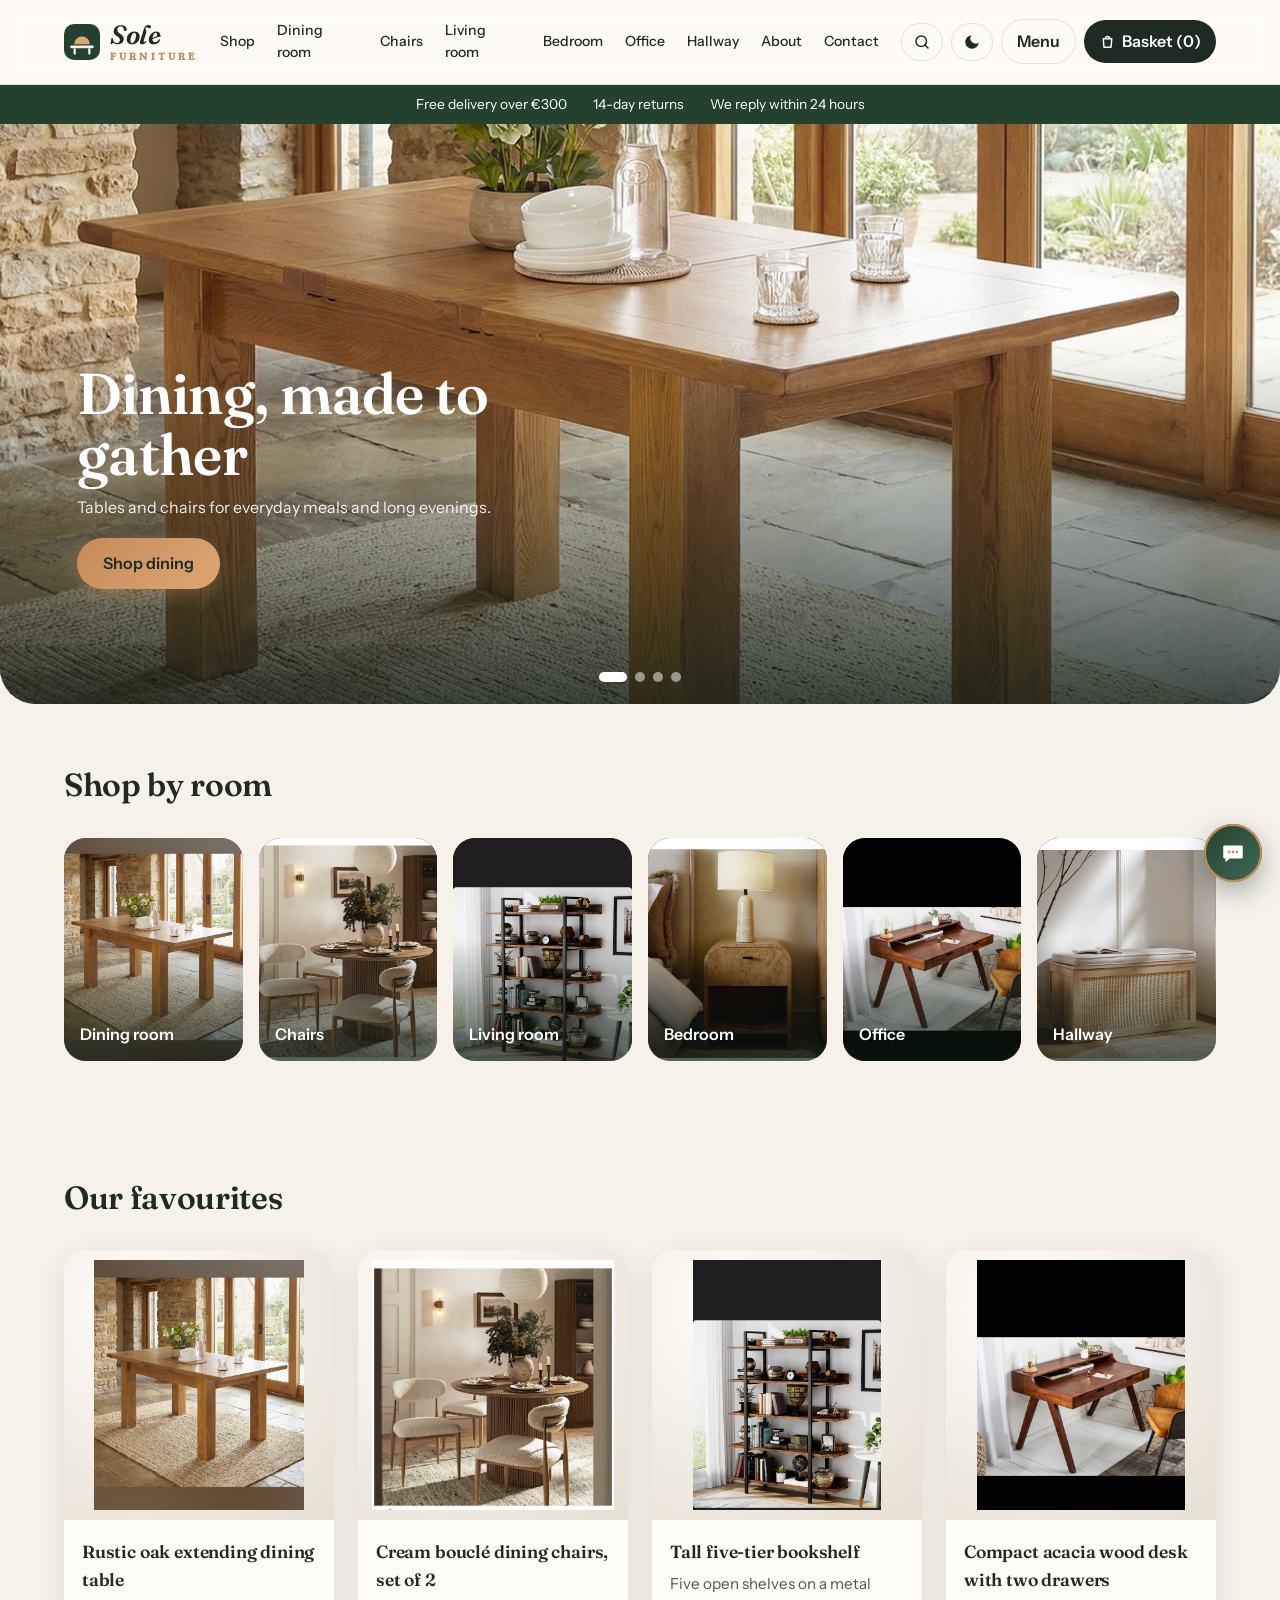
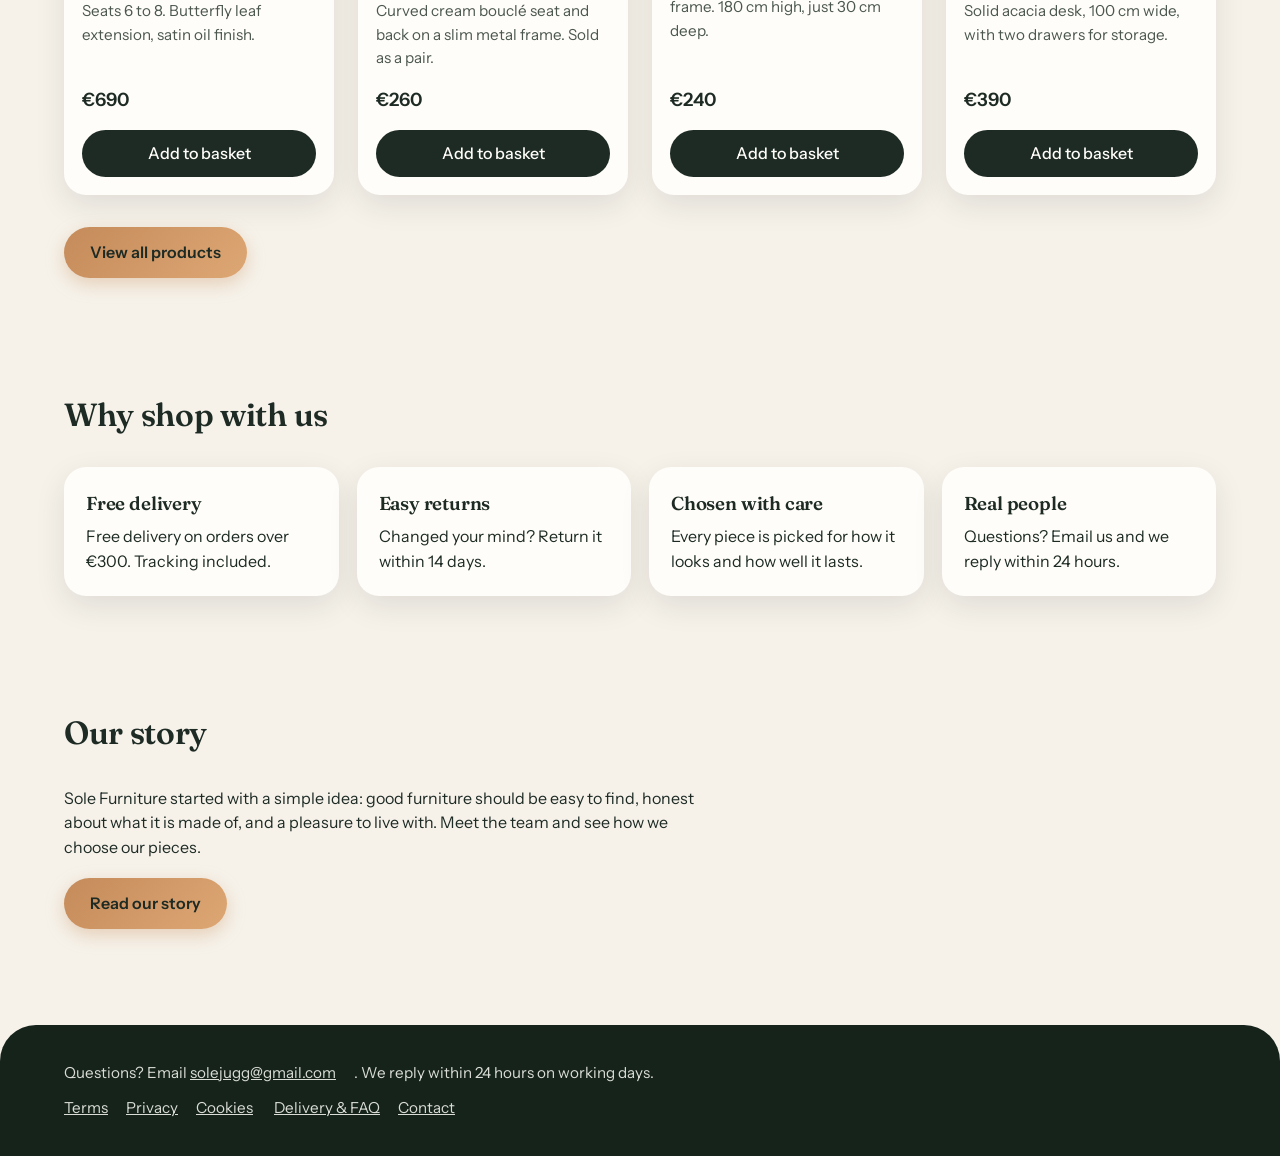
==== commit 9049a074: "Update index.html" ====
--- a/index.html
+++ b/index.html
@@ -4,11 +4,15 @@
 <meta charset="utf-8">
 <meta name="viewport" content="width=device-width, initial-scale=1">
 <title>Sole Furniture – Quality furniture for the home</title>
+<meta property="og:type" content="website">
+<meta property="og:site_name" content="Sole Furniture">
+<meta property="og:title" content="Sole Furniture – Quality furniture for the home">
+<meta property="og:description" content="Tables, chairs, shelves and more, chosen to look good and last. Delivered to your door.">
+<meta property="og:url" content="https://maisonmargiela-png.github.io/sole-furniture-/">
+<meta property="og:image" content="https://maisonmargiela-png.github.io/sole-furniture-/images/IMG_6425.jpeg">
+<meta name="twitter:card" content="summary_large_image">
 <meta name="description" content="Tables, chairs, shelves and more, chosen to look good and last. Delivered to your door.">
 <meta name="theme-color" content="#24402F">
-<meta property="og:title" content="Sole Furniture">
-<meta property="og:description" content="Quality furniture for the home, delivered to your door.">
-<meta property="og:image" content="https://maisonmargiela-png.github.io/sole-furniture-/images/IMG_6425.jpeg">
 <link rel="preconnect" href="https://fonts.googleapis.com">
 <link rel="preconnect" href="https://fonts.gstatic.com" crossorigin>
 <link href="https://fonts.googleapis.com/css2?family=Young+Serif&family=Instrument+Sans:wght@400;500;600&display=swap" rel="stylesheet">
@@ -73,7 +77,7 @@
 </main>
 
 <footer id="contact">
-  <p style="margin-bottom:12px">Questions? Email <a href="mailto:solejug@gmail.com">solejug@gmail.com</a>. We reply within 24 hours on working days.</p>
+  <p style="margin-bottom:12px">Questions? Email <a href="mailto:solejugg@gmail.com">solejugg@gmail.com</a>. We reply within 24 hours on working days.</p>
   <a href="terms.html">Terms</a><a href="privacy.html">Privacy</a><a href="cookies.html">Cookies</a>
 </footer>
 
